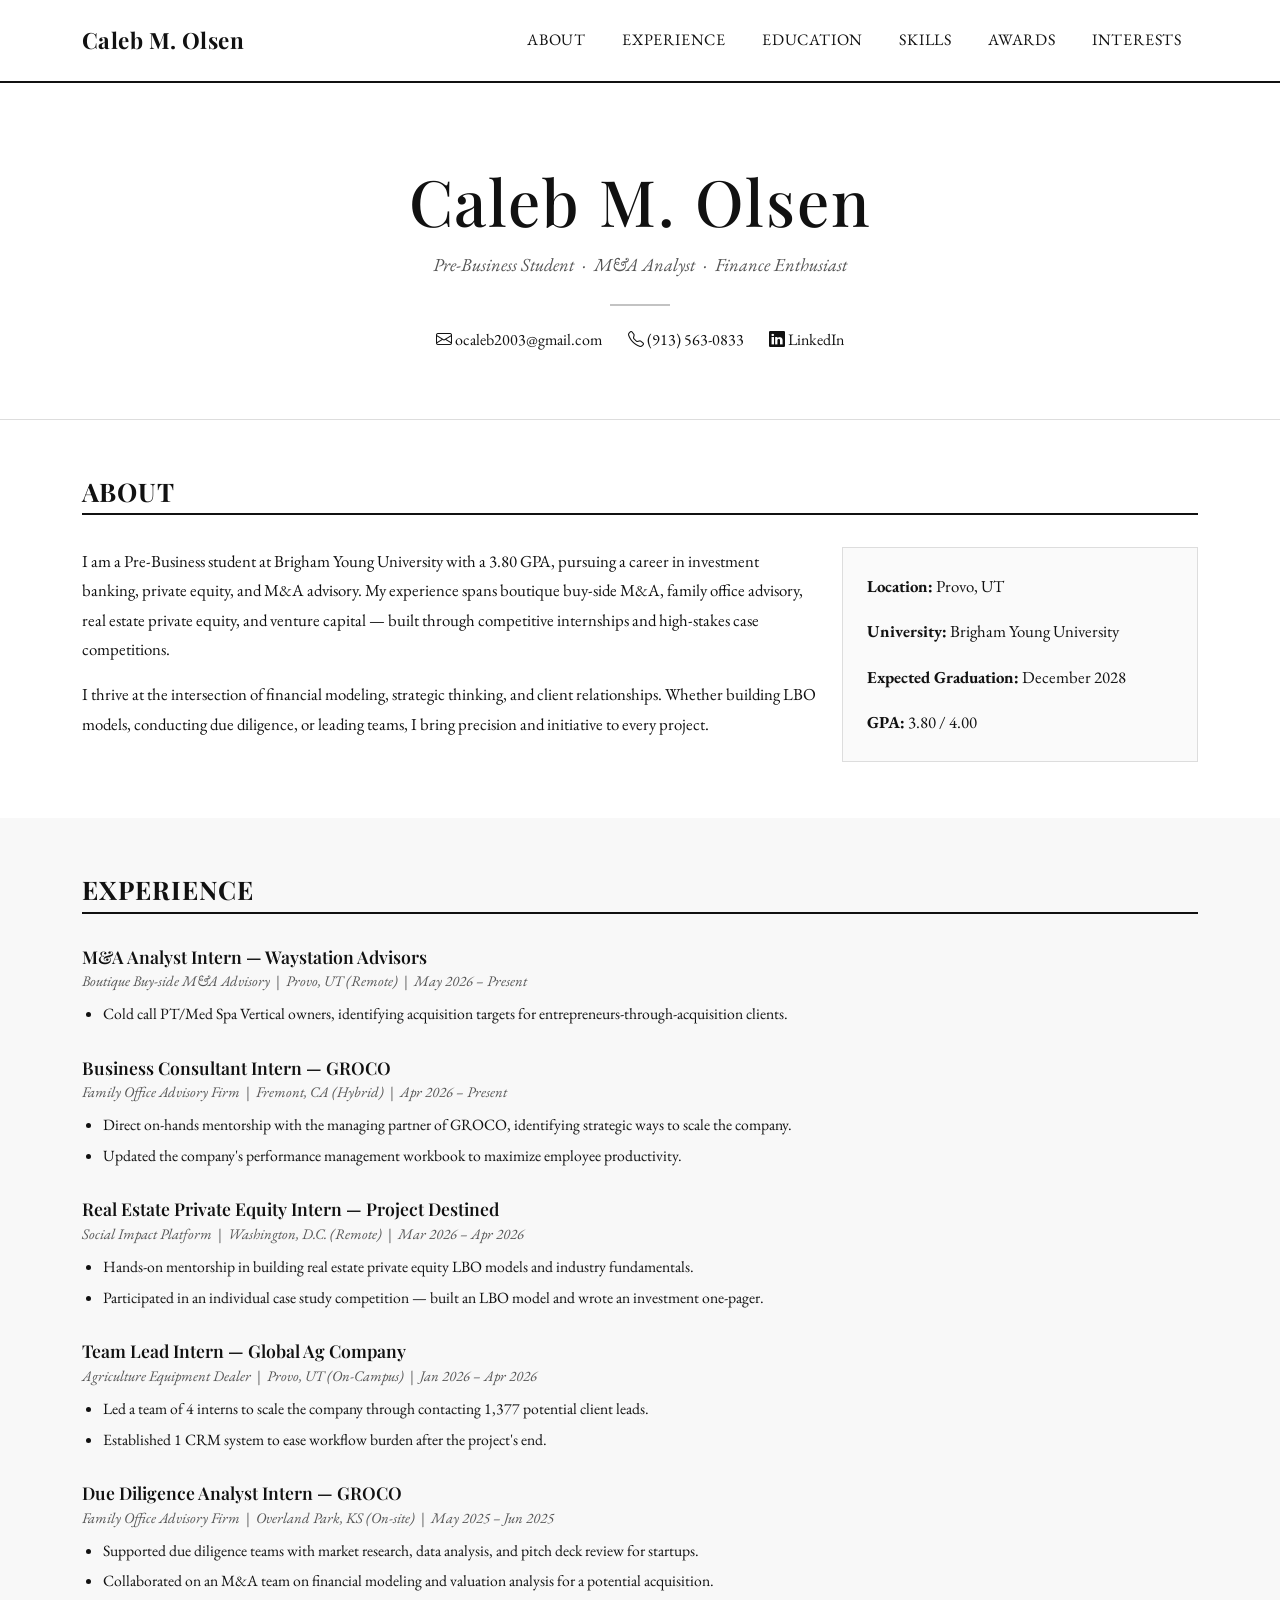
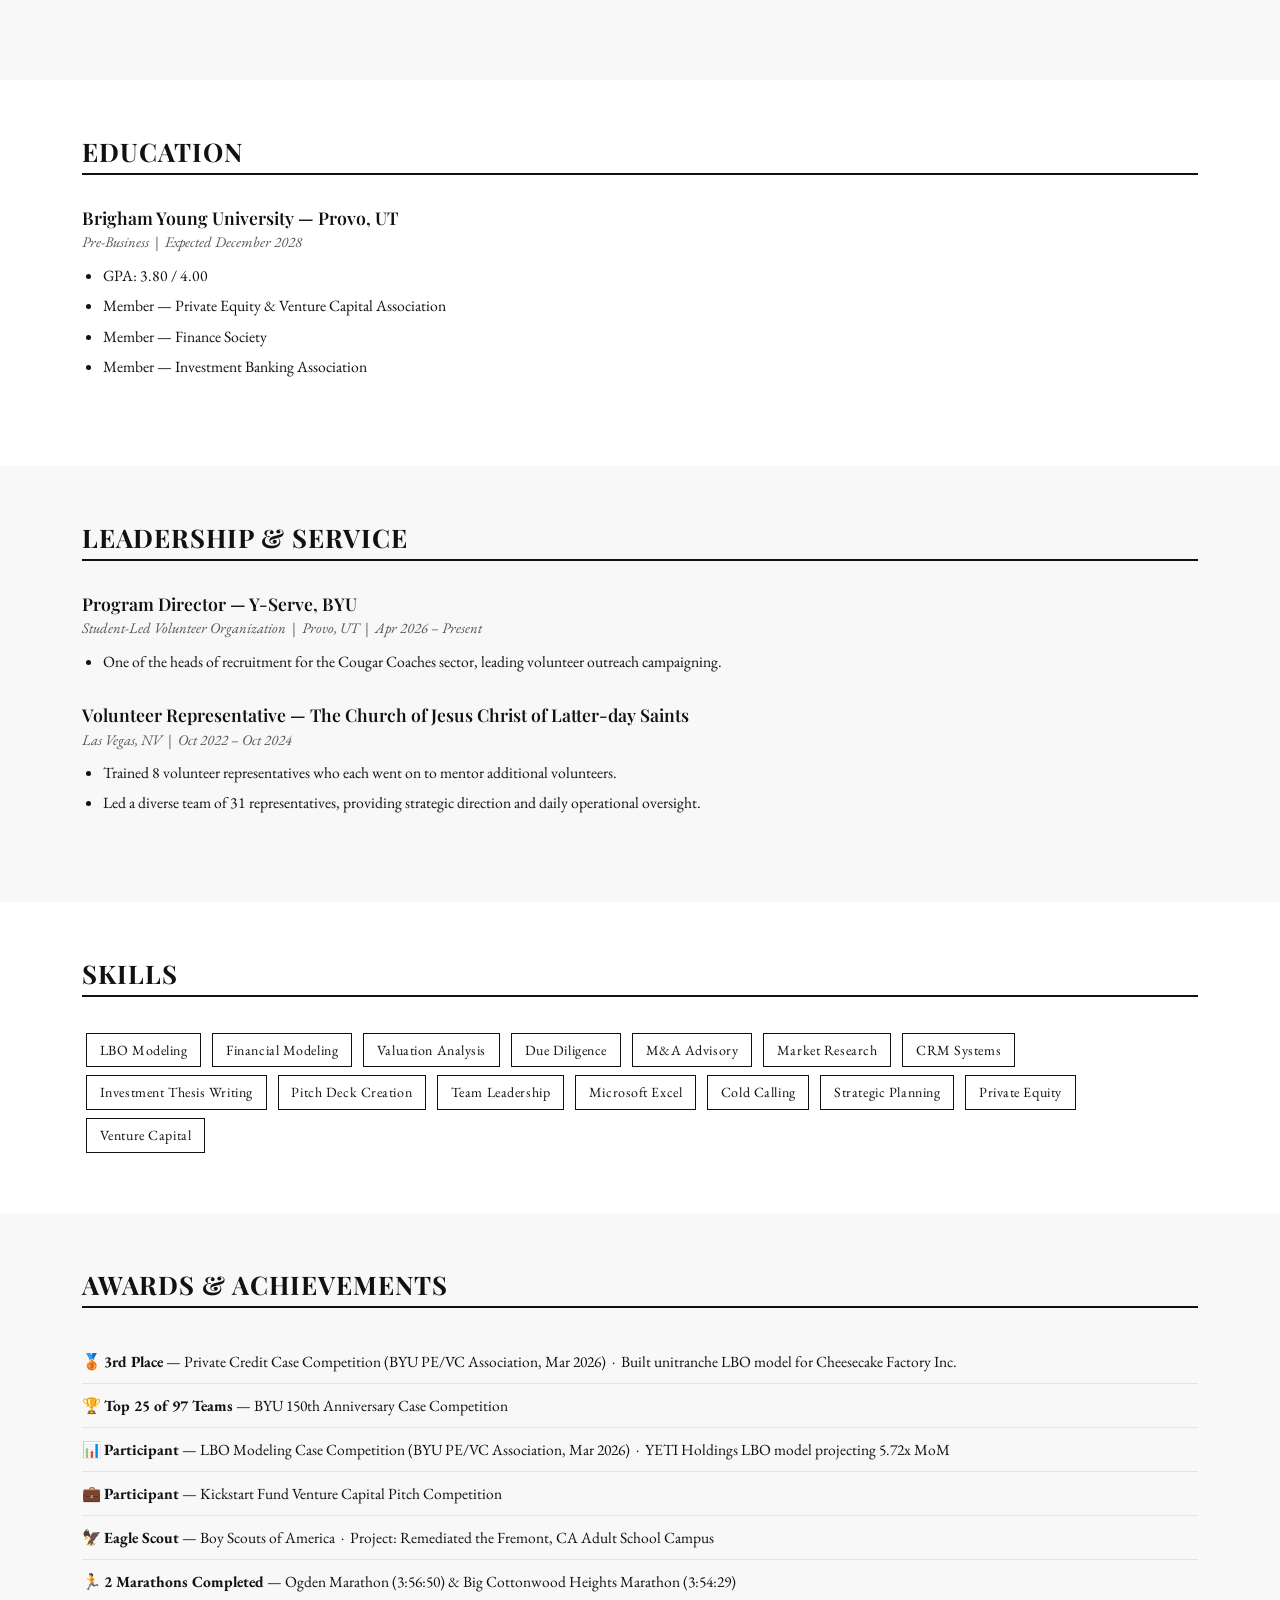
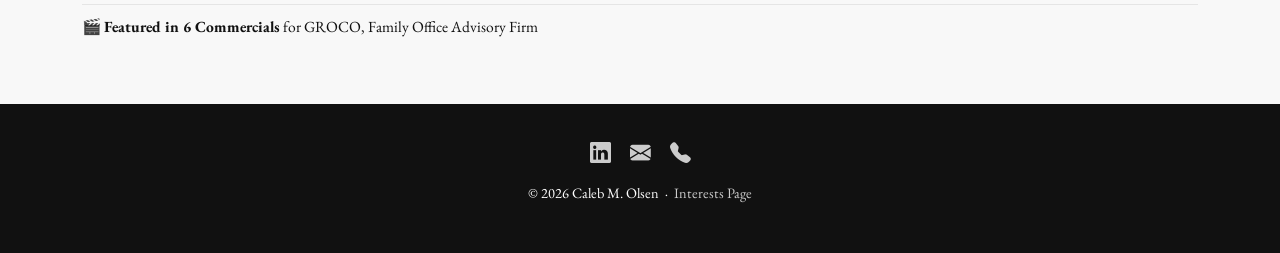
==== index.html @ 883430b9 "Add files via upload" ====
<!DOCTYPE html>
<html lang="en">
<head>
  <meta charset="UTF-8" />
  <meta name="viewport" content="width=device-width, initial-scale=1.0" />
  <title>Caleb M. Olsen | Finance & M&A</title>
  <link href="https://cdn.jsdelivr.net/npm/bootstrap@5.3.2/dist/css/bootstrap.min.css" rel="stylesheet" />
  <link href="https://fonts.googleapis.com/css2?family=Playfair+Display:wght@400;600;700&family=EB+Garamond:ital,wght@0,400;0,500;1,400&display=swap" rel="stylesheet" />
  <link href="https://cdn.jsdelivr.net/npm/bootstrap-icons@1.11.1/font/bootstrap-icons.css" rel="stylesheet" />
  <style>
    :root {
      --bg: #ffffff;
      --text: #111111;
      --accent: #111111;
      --muted: #555555;
      --border: #cccccc;
      --light-bg: #f8f8f8;
    }
    * { box-sizing: border-box; margin: 0; padding: 0; }
    body {
      background: var(--bg);
      color: var(--text);
      font-family: 'EB Garamond', Georgia, serif;
      font-size: 1.05rem;
      line-height: 1.75;
    }
    h1, h2, h3, h4, h5 {
      font-family: 'Playfair Display', Georgia, serif;
      color: var(--text);
    }

    /* NAV */
    nav.navbar {
      background: #ffffff !important;
      border-bottom: 2px solid #111;
      padding: 1rem 2rem;
    }
    .navbar-brand {
      font-family: 'Playfair Display', serif;
      font-size: 1.4rem;
      font-weight: 700;
      color: #111 !important;
      letter-spacing: 0.02em;
    }
    .nav-link {
      font-family: 'EB Garamond', serif;
      font-size: 1rem;
      color: #111 !important;
      letter-spacing: 0.05em;
      text-transform: uppercase;
      padding: 0.4rem 1rem !important;
      border-bottom: 2px solid transparent;
      transition: border-color 0.2s;
    }
    .nav-link:hover { border-bottom: 2px solid #111; }

    /* HERO */
    #hero {
      background: #ffffff;
      border-bottom: 1px solid #ddd;
      padding: 5rem 2rem 4rem;
      text-align: center;
    }
    #hero h1 {
      font-size: clamp(2.4rem, 5vw, 4rem);
      letter-spacing: 0.03em;
      margin-bottom: 0.5rem;
    }
    #hero .subtitle {
      font-size: 1.15rem;
      color: var(--muted);
      font-style: italic;
      margin-bottom: 1.5rem;
    }
    .hero-divider {
      width: 60px;
      border: none;
      border-top: 2px solid #111;
      margin: 1.2rem auto;
    }
    .hero-contact a {
      color: #111;
      text-decoration: none;
      margin: 0 0.7rem;
      font-size: 1rem;
    }
    .hero-contact a:hover { text-decoration: underline; }

    /* SECTIONS */
    section { padding: 3.5rem 0; }
    section:nth-child(even) { background: var(--light-bg); }
    .section-title {
      font-size: 1.6rem;
      font-weight: 700;
      letter-spacing: 0.04em;
      border-bottom: 2px solid #111;
      padding-bottom: 0.4rem;
      margin-bottom: 2rem;
      text-transform: uppercase;
    }

    /* RESUME ENTRIES */
    .resume-entry { margin-bottom: 1.8rem; }
    .resume-entry h5 {
      font-size: 1.1rem;
      font-weight: 600;
      margin-bottom: 0.1rem;
    }
    .resume-meta {
      font-size: 0.92rem;
      color: var(--muted);
      font-style: italic;
      margin-bottom: 0.4rem;
    }
    .resume-entry ul {
      padding-left: 1.3rem;
      margin: 0;
    }
    .resume-entry ul li { margin-bottom: 0.2rem; font-size: 0.98rem; }

    /* SKILLS */
    .skill-badge {
      display: inline-block;
      border: 1px solid #111;
      padding: 0.25rem 0.8rem;
      margin: 0.25rem;
      font-size: 0.88rem;
      font-family: 'EB Garamond', serif;
      letter-spacing: 0.04em;
    }

    /* AWARDS */
    .award-item {
      padding: 0.5rem 0;
      border-bottom: 1px solid #e5e5e5;
      font-size: 0.97rem;
    }
    .award-item:last-child { border-bottom: none; }

    /* FOOTER */
    footer {
      background: #111;
      color: #fff;
      text-align: center;
      padding: 2rem;
      font-family: 'EB Garamond', serif;
      font-size: 0.9rem;
    }
    footer a { color: #ccc; text-decoration: none; }
    footer a:hover { color: #fff; }
    .social-icon { font-size: 1.3rem; margin: 0 0.5rem; color: #ccc; }
    .social-icon:hover { color: #fff; }
  </style>
</head>
<body>

<!-- NAVBAR -->
<nav class="navbar navbar-expand-lg navbar-light sticky-top">
  <div class="container">
    <a class="navbar-brand" href="index.html">Caleb M. Olsen</a>
    <button class="navbar-toggler" type="button" data-bs-toggle="collapse" data-bs-target="#navbarNav">
      <span class="navbar-toggler-icon"></span>
    </button>
    <div class="collapse navbar-collapse justify-content-end" id="navbarNav">
      <ul class="navbar-nav gap-1">
        <li class="nav-item"><a class="nav-link" href="#about">About</a></li>
        <li class="nav-item"><a class="nav-link" href="#experience">Experience</a></li>
        <li class="nav-item"><a class="nav-link" href="#education">Education</a></li>
        <li class="nav-item"><a class="nav-link" href="#skills">Skills</a></li>
        <li class="nav-item"><a class="nav-link" href="#awards">Awards</a></li>
        <li class="nav-item"><a class="nav-link" href="scratch.html">Interests</a></li>
      </ul>
    </div>
  </div>
</nav>

<!-- HERO -->
<section id="hero">
  <h1>Caleb M. Olsen</h1>
  <p class="subtitle">Pre-Business Student &nbsp;·&nbsp; M&A Analyst &nbsp;·&nbsp; Finance Enthusiast</p>
  <hr class="hero-divider" />
  <div class="hero-contact">
    <a href="mailto:ocaleb2003@gmail.com"><i class="bi bi-envelope"></i> ocaleb2003@gmail.com</a>
    <a href="tel:9135630833"><i class="bi bi-telephone"></i> (913) 563-0833</a>
    <a href="https://www.linkedin.com/in/caleb-olsen-byu" target="_blank"><i class="bi bi-linkedin"></i> LinkedIn</a>
  </div>
</section>

<!-- ABOUT -->
<section id="about">
  <div class="container">
    <h2 class="section-title">About</h2>
    <div class="row">
      <div class="col-lg-8">
        <p>
          I am a Pre-Business student at Brigham Young University with a 3.80 GPA, pursuing a career in investment banking, private equity, and M&A advisory. My experience spans boutique buy-side M&A, family office advisory, real estate private equity, and venture capital — built through competitive internships and high-stakes case competitions.
        </p>
        <p>
          I thrive at the intersection of financial modeling, strategic thinking, and client relationships. Whether building LBO models, conducting due diligence, or leading teams, I bring precision and initiative to every project.
        </p>
      </div>
      <div class="col-lg-4 mt-3 mt-lg-0">
        <div style="border:1px solid #ddd; padding:1.5rem; background:#fafafa;">
          <p><strong>Location:</strong> Provo, UT</p>
          <p><strong>University:</strong> Brigham Young University</p>
          <p><strong>Expected Graduation:</strong> December 2028</p>
          <p class="mb-0"><strong>GPA:</strong> 3.80 / 4.00</p>
        </div>
      </div>
    </div>
  </div>
</section>

<!-- EXPERIENCE -->
<section id="experience">
  <div class="container">
    <h2 class="section-title">Experience</h2>

    <div class="resume-entry">
      <h5>M&A Analyst Intern — Waystation Advisors</h5>
      <div class="resume-meta">Boutique Buy-side M&A Advisory &nbsp;|&nbsp; Provo, UT (Remote) &nbsp;|&nbsp; May 2026 – Present</div>
      <ul>
        <li>Cold call PT/Med Spa Vertical owners, identifying acquisition targets for entrepreneurs-through-acquisition clients.</li>
      </ul>
    </div>

    <div class="resume-entry">
      <h5>Business Consultant Intern — GROCO</h5>
      <div class="resume-meta">Family Office Advisory Firm &nbsp;|&nbsp; Fremont, CA (Hybrid) &nbsp;|&nbsp; Apr 2026 – Present</div>
      <ul>
        <li>Direct on-hands mentorship with the managing partner of GROCO, identifying strategic ways to scale the company.</li>
        <li>Updated the company's performance management workbook to maximize employee productivity.</li>
      </ul>
    </div>

    <div class="resume-entry">
      <h5>Real Estate Private Equity Intern — Project Destined</h5>
      <div class="resume-meta">Social Impact Platform &nbsp;|&nbsp; Washington, D.C. (Remote) &nbsp;|&nbsp; Mar 2026 – Apr 2026</div>
      <ul>
        <li>Hands-on mentorship in building real estate private equity LBO models and industry fundamentals.</li>
        <li>Participated in an individual case study competition — built an LBO model and wrote an investment one-pager.</li>
      </ul>
    </div>

    <div class="resume-entry">
      <h5>Team Lead Intern — Global Ag Company</h5>
      <div class="resume-meta">Agriculture Equipment Dealer &nbsp;|&nbsp; Provo, UT (On-Campus) &nbsp;|&nbsp; Jan 2026 – Apr 2026</div>
      <ul>
        <li>Led a team of 4 interns to scale the company through contacting 1,377 potential client leads.</li>
        <li>Established 1 CRM system to ease workflow burden after the project's end.</li>
      </ul>
    </div>

    <div class="resume-entry">
      <h5>Due Diligence Analyst Intern — GROCO</h5>
      <div class="resume-meta">Family Office Advisory Firm &nbsp;|&nbsp; Overland Park, KS (On-site) &nbsp;|&nbsp; May 2025 – Jun 2025</div>
      <ul>
        <li>Supported due diligence teams with market research, data analysis, and pitch deck review for startups.</li>
        <li>Collaborated on an M&A team on financial modeling and valuation analysis for a potential acquisition.</li>
      </ul>
    </div>
  </div>
</section>

<!-- EDUCATION -->
<section id="education">
  <div class="container">
    <h2 class="section-title">Education</h2>
    <div class="resume-entry">
      <h5>Brigham Young University — Provo, UT</h5>
      <div class="resume-meta">Pre-Business &nbsp;|&nbsp; Expected December 2028</div>
      <ul>
        <li>GPA: 3.80 / 4.00</li>
        <li>Member — Private Equity &amp; Venture Capital Association</li>
        <li>Member — Finance Society</li>
        <li>Member — Investment Banking Association</li>
      </ul>
    </div>
  </div>
</section>

<!-- LEADERSHIP -->
<section id="leadership">
  <div class="container">
    <h2 class="section-title">Leadership &amp; Service</h2>

    <div class="resume-entry">
      <h5>Program Director — Y-Serve, BYU</h5>
      <div class="resume-meta">Student-Led Volunteer Organization &nbsp;|&nbsp; Provo, UT &nbsp;|&nbsp; Apr 2026 – Present</div>
      <ul>
        <li>One of the heads of recruitment for the Cougar Coaches sector, leading volunteer outreach campaigning.</li>
      </ul>
    </div>

    <div class="resume-entry">
      <h5>Volunteer Representative — The Church of Jesus Christ of Latter-day Saints</h5>
      <div class="resume-meta">Las Vegas, NV &nbsp;|&nbsp; Oct 2022 – Oct 2024</div>
      <ul>
        <li>Trained 8 volunteer representatives who each went on to mentor additional volunteers.</li>
        <li>Led a diverse team of 31 representatives, providing strategic direction and daily operational oversight.</li>
      </ul>
    </div>
  </div>
</section>

<!-- SKILLS -->
<section id="skills">
  <div class="container">
    <h2 class="section-title">Skills</h2>
    <div>
      <span class="skill-badge">LBO Modeling</span>
      <span class="skill-badge">Financial Modeling</span>
      <span class="skill-badge">Valuation Analysis</span>
      <span class="skill-badge">Due Diligence</span>
      <span class="skill-badge">M&A Advisory</span>
      <span class="skill-badge">Market Research</span>
      <span class="skill-badge">CRM Systems</span>
      <span class="skill-badge">Investment Thesis Writing</span>
      <span class="skill-badge">Pitch Deck Creation</span>
      <span class="skill-badge">Team Leadership</span>
      <span class="skill-badge">Microsoft Excel</span>
      <span class="skill-badge">Cold Calling</span>
      <span class="skill-badge">Strategic Planning</span>
      <span class="skill-badge">Private Equity</span>
      <span class="skill-badge">Venture Capital</span>
    </div>
  </div>
</section>

<!-- AWARDS -->
<section id="awards">
  <div class="container">
    <h2 class="section-title">Awards &amp; Achievements</h2>
    <div class="award-item">🥉 <strong>3rd Place</strong> — Private Credit Case Competition (BYU PE/VC Association, Mar 2026) &nbsp;·&nbsp; Built unitranche LBO model for Cheesecake Factory Inc.</div>
    <div class="award-item">🏆 <strong>Top 25 of 97 Teams</strong> — BYU 150th Anniversary Case Competition</div>
    <div class="award-item">📊 <strong>Participant</strong> — LBO Modeling Case Competition (BYU PE/VC Association, Mar 2026) &nbsp;·&nbsp; YETI Holdings LBO model projecting 5.72x MoM</div>
    <div class="award-item">💼 <strong>Participant</strong> — Kickstart Fund Venture Capital Pitch Competition</div>
    <div class="award-item">🦅 <strong>Eagle Scout</strong> — Boy Scouts of America &nbsp;·&nbsp; Project: Remediated the Fremont, CA Adult School Campus</div>
    <div class="award-item">🏃 <strong>2 Marathons Completed</strong> — Ogden Marathon (3:56:50) &amp; Big Cottonwood Heights Marathon (3:54:29)</div>
    <div class="award-item">🎬 <strong>Featured in 6 Commercials</strong> for GROCO, Family Office Advisory Firm</div>
  </div>
</section>

<!-- FOOTER -->
<footer>
  <p class="mb-2">
    <a href="https://www.linkedin.com/in/caleb-olsen-byu" target="_blank" class="social-icon"><i class="bi bi-linkedin"></i></a>
    <a href="mailto:ocaleb2003@gmail.com" class="social-icon"><i class="bi bi-envelope-fill"></i></a>
    <a href="tel:9135630833" class="social-icon"><i class="bi bi-telephone-fill"></i></a>
  </p>
  <p>&copy; 2026 Caleb M. Olsen &nbsp;·&nbsp; <a href="scratch.html">Interests Page</a></p>
</footer>

<script src="https://cdn.jsdelivr.net/npm/bootstrap@5.3.2/dist/js/bootstrap.bundle.min.js"></script>
</body>
</html>
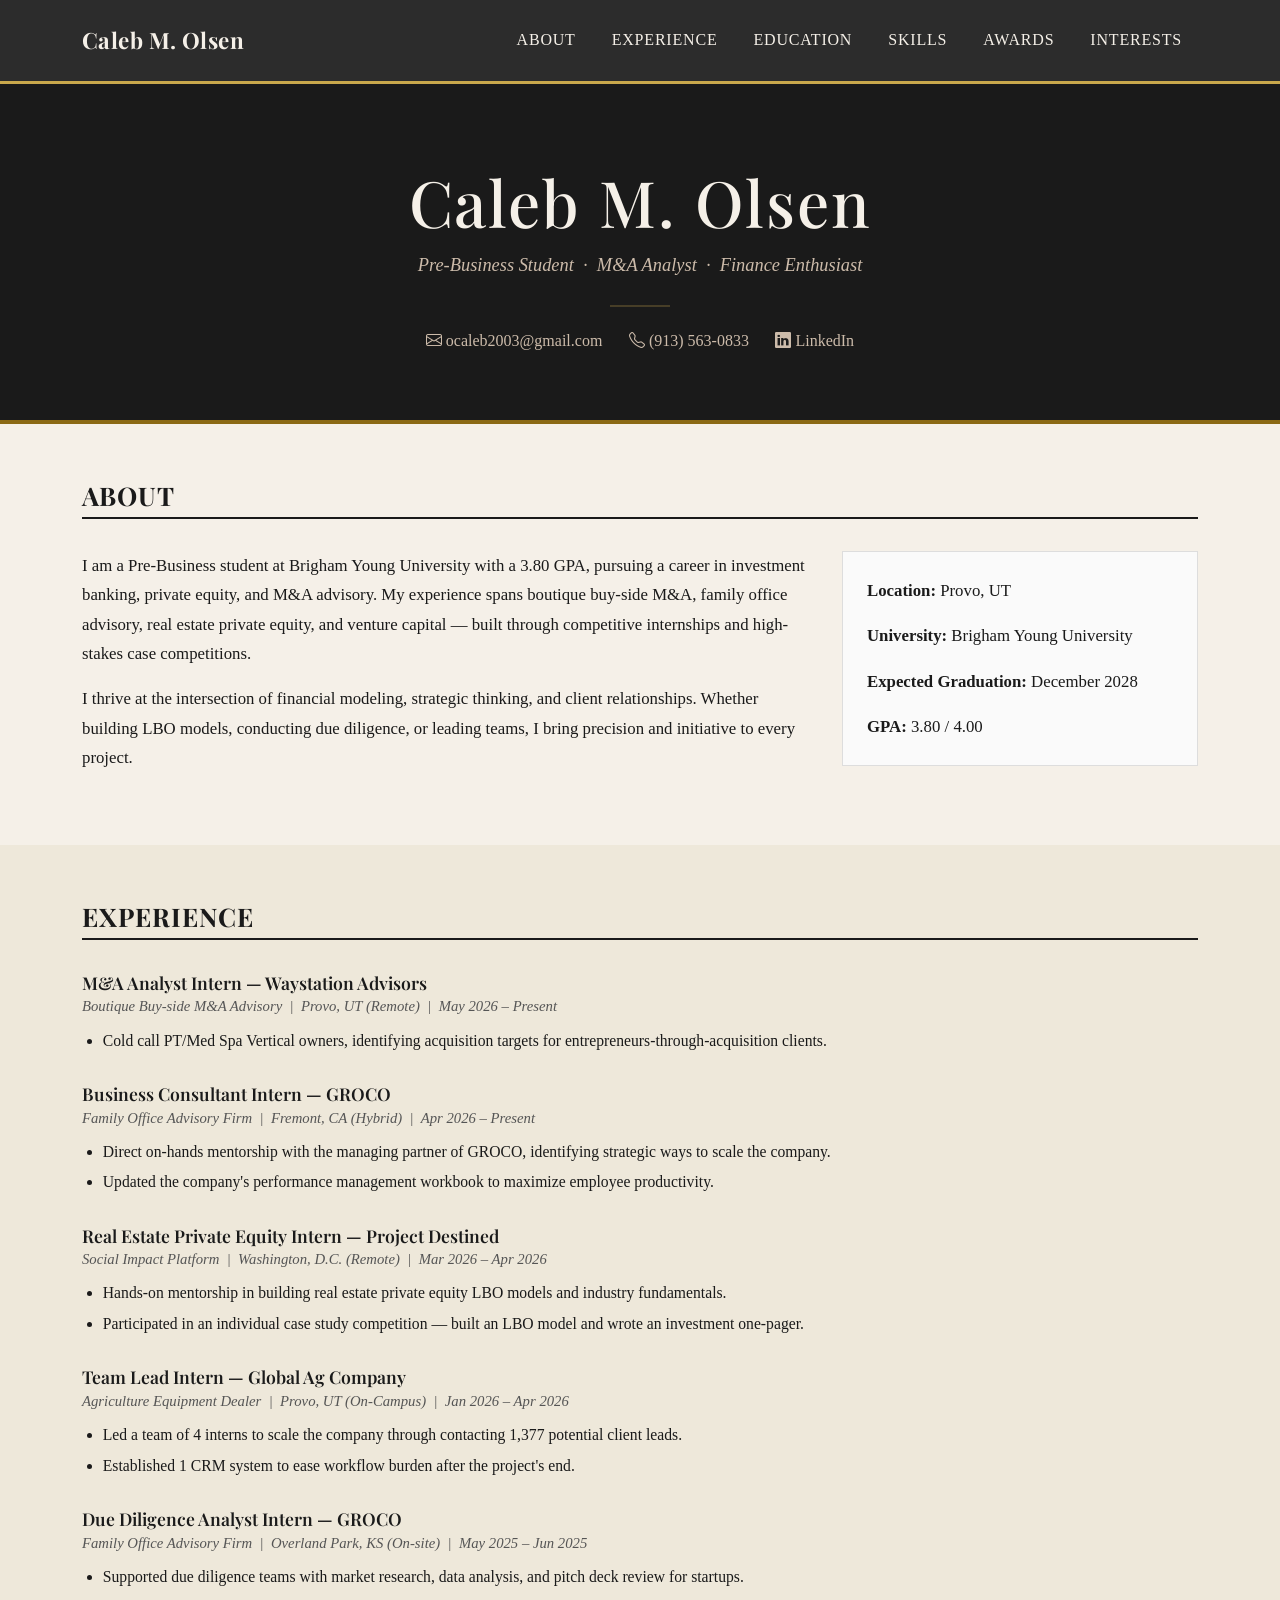
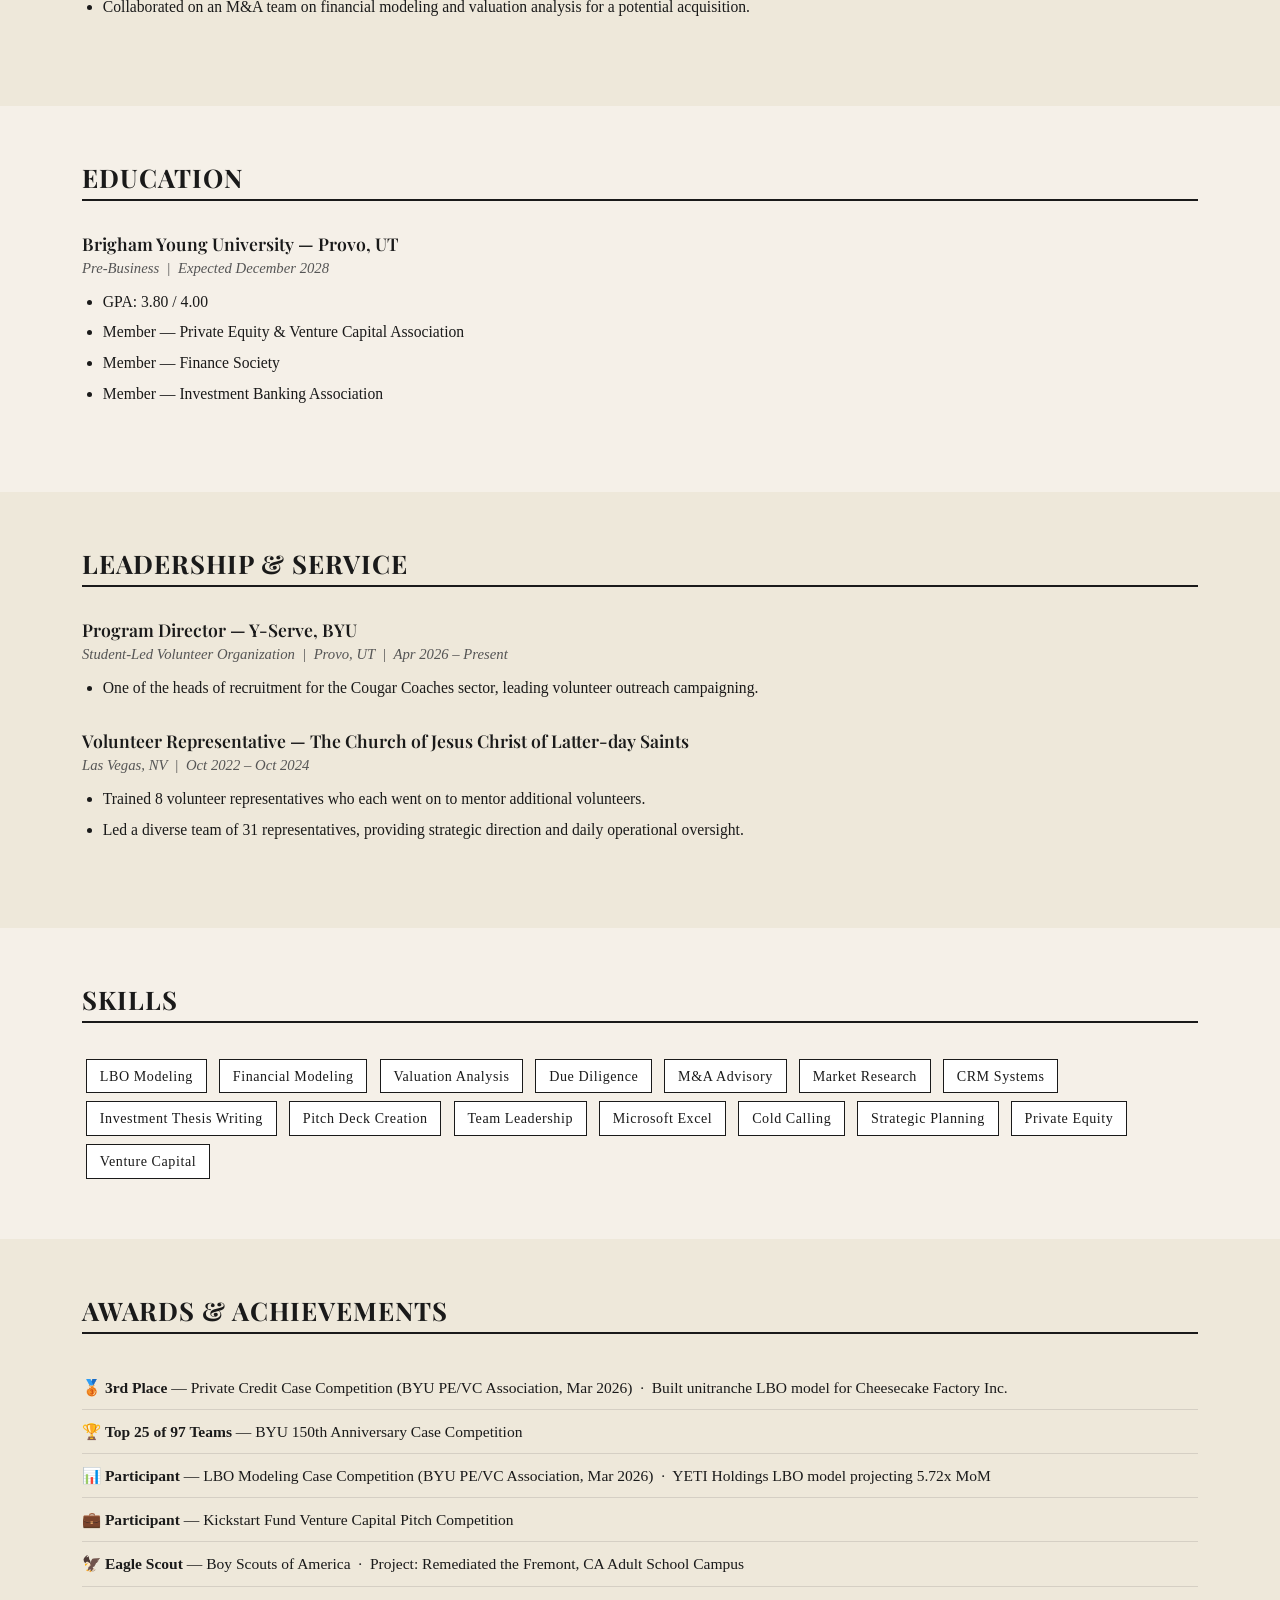
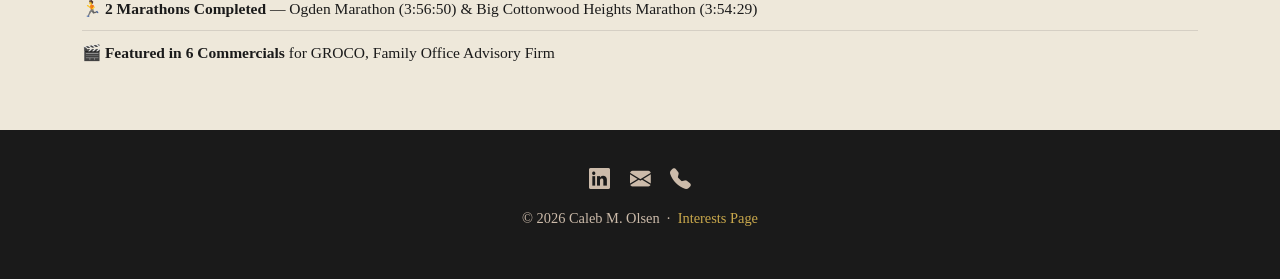
==== commit aa76837a: "Rename index-3.html to index.html" ====
--- a/index.html
+++ b/index.html
@@ -9,18 +9,19 @@
   <link href="https://cdn.jsdelivr.net/npm/bootstrap-icons@1.11.1/font/bootstrap-icons.css" rel="stylesheet" />
   <style>
     :root {
-      --bg: #ffffff;
-      --text: #111111;
-      --accent: #111111;
+      --bg: #f5f0e8;
+      --text: #1a1a1a;
+      --accent: #c9a84c;
       --muted: #555555;
       --border: #cccccc;
-      --light-bg: #f8f8f8;
+      --light-bg: #eee8da;
+      --dark: #1a1a1a;
     }
     * { box-sizing: border-box; margin: 0; padding: 0; }
     body {
       background: var(--bg);
       color: var(--text);
-      font-family: 'EB Garamond', Georgia, serif;
+      font-family: 'Times New Roman', Times, Georgia, serif;
       font-size: 1.05rem;
       line-height: 1.75;
     }
@@ -31,33 +32,34 @@
 
     /* NAV */
     nav.navbar {
-      background: #ffffff !important;
-      border-bottom: 2px solid #111;
+      background: #2c2c2c !important;
+      border-bottom: 3px solid #c9a84c;
       padding: 1rem 2rem;
     }
     .navbar-brand {
       font-family: 'Playfair Display', serif;
       font-size: 1.4rem;
       font-weight: 700;
-      color: #111 !important;
+      color: #f5f0e8 !important;
       letter-spacing: 0.02em;
     }
     .nav-link {
-      font-family: 'EB Garamond', serif;
+      font-family: 'Times New Roman', Times, serif;
       font-size: 1rem;
-      color: #111 !important;
+      color: #f5f0e8 !important;
       letter-spacing: 0.05em;
       text-transform: uppercase;
       padding: 0.4rem 1rem !important;
       border-bottom: 2px solid transparent;
-      transition: border-color 0.2s;
-    }
-    .nav-link:hover { border-bottom: 2px solid #111; }
-
-    /* HERO */
+      transition: border-color 0.2s, color 0.2s;
+    }
+    .nav-link:hover { border-bottom: 2px solid #c9a84c; color: #c9a84c !important; }
+    .navbar-toggler { border-color: #c9a84c; }
+
+    /* BANNER / HERO */
     #hero {
-      background: #ffffff;
-      border-bottom: 1px solid #ddd;
+      background: #1a1a1a;
+      border-bottom: 4px solid #8b6914;
       padding: 5rem 2rem 4rem;
       text-align: center;
     }
@@ -65,26 +67,27 @@
       font-size: clamp(2.4rem, 5vw, 4rem);
       letter-spacing: 0.03em;
       margin-bottom: 0.5rem;
+      color: #f5f0e8;
     }
     #hero .subtitle {
       font-size: 1.15rem;
-      color: var(--muted);
+      color: #ccbbaa;
       font-style: italic;
       margin-bottom: 1.5rem;
     }
     .hero-divider {
       width: 60px;
       border: none;
-      border-top: 2px solid #111;
+      border-top: 2px solid #c9a84c;
       margin: 1.2rem auto;
     }
     .hero-contact a {
-      color: #111;
+      color: #ccbbaa;
       text-decoration: none;
       margin: 0 0.7rem;
       font-size: 1rem;
     }
-    .hero-contact a:hover { text-decoration: underline; }
+    .hero-contact a:hover { color: #c9a84c; text-decoration: underline; }
 
     /* SECTIONS */
     section { padding: 3.5rem 0; }
@@ -93,7 +96,7 @@
       font-size: 1.6rem;
       font-weight: 700;
       letter-spacing: 0.04em;
-      border-bottom: 2px solid #111;
+      border-bottom: 2px solid #1a1a1a;
       padding-bottom: 0.4rem;
       margin-bottom: 2rem;
       text-transform: uppercase;
@@ -121,35 +124,37 @@
     /* SKILLS */
     .skill-badge {
       display: inline-block;
-      border: 1px solid #111;
+      border: 1px solid #1a1a1a;
       padding: 0.25rem 0.8rem;
       margin: 0.25rem;
       font-size: 0.88rem;
-      font-family: 'EB Garamond', serif;
+      font-family: 'Times New Roman', Times, serif;
       letter-spacing: 0.04em;
-    }
+      background: #fff;
+    }
+    .skill-badge:hover { background: #1a1a1a; color: #f5f0e8; }
 
     /* AWARDS */
     .award-item {
       padding: 0.5rem 0;
-      border-bottom: 1px solid #e5e5e5;
+      border-bottom: 1px solid #d5cfc4;
       font-size: 0.97rem;
     }
     .award-item:last-child { border-bottom: none; }
 
     /* FOOTER */
     footer {
-      background: #111;
-      color: #fff;
+      background: #1a1a1a;
+      color: #ccbbaa;
       text-align: center;
       padding: 2rem;
-      font-family: 'EB Garamond', serif;
+      font-family: 'Times New Roman', Times, serif;
       font-size: 0.9rem;
     }
-    footer a { color: #ccc; text-decoration: none; }
+    footer a { color: #c9a84c; text-decoration: none; }
     footer a:hover { color: #fff; }
-    .social-icon { font-size: 1.3rem; margin: 0 0.5rem; color: #ccc; }
-    .social-icon:hover { color: #fff; }
+    .social-icon { font-size: 1.3rem; margin: 0 0.5rem; color: #ccbbaa; }
+    .social-icon:hover { color: #c9a84c; }
   </style>
 </head>
 <body>
@@ -182,7 +187,7 @@
   <div class="hero-contact">
     <a href="mailto:ocaleb2003@gmail.com"><i class="bi bi-envelope"></i> ocaleb2003@gmail.com</a>
     <a href="tel:9135630833"><i class="bi bi-telephone"></i> (913) 563-0833</a>
-    <a href="https://www.linkedin.com/in/caleb-olsen-byu" target="_blank"><i class="bi bi-linkedin"></i> LinkedIn</a>
+    <a href="https://www.linkedin.com/in/caleb-olsen-09a81924a/" target="_blank"><i class="bi bi-linkedin"></i> LinkedIn</a>
   </div>
 </section>
 
@@ -344,7 +349,7 @@
 <!-- FOOTER -->
 <footer>
   <p class="mb-2">
-    <a href="https://www.linkedin.com/in/caleb-olsen-byu" target="_blank" class="social-icon"><i class="bi bi-linkedin"></i></a>
+    <a href="https://www.linkedin.com/in/caleb-olsen-09a81924a/" target="_blank" class="social-icon"><i class="bi bi-linkedin"></i></a>
     <a href="mailto:ocaleb2003@gmail.com" class="social-icon"><i class="bi bi-envelope-fill"></i></a>
     <a href="tel:9135630833" class="social-icon"><i class="bi bi-telephone-fill"></i></a>
   </p>
